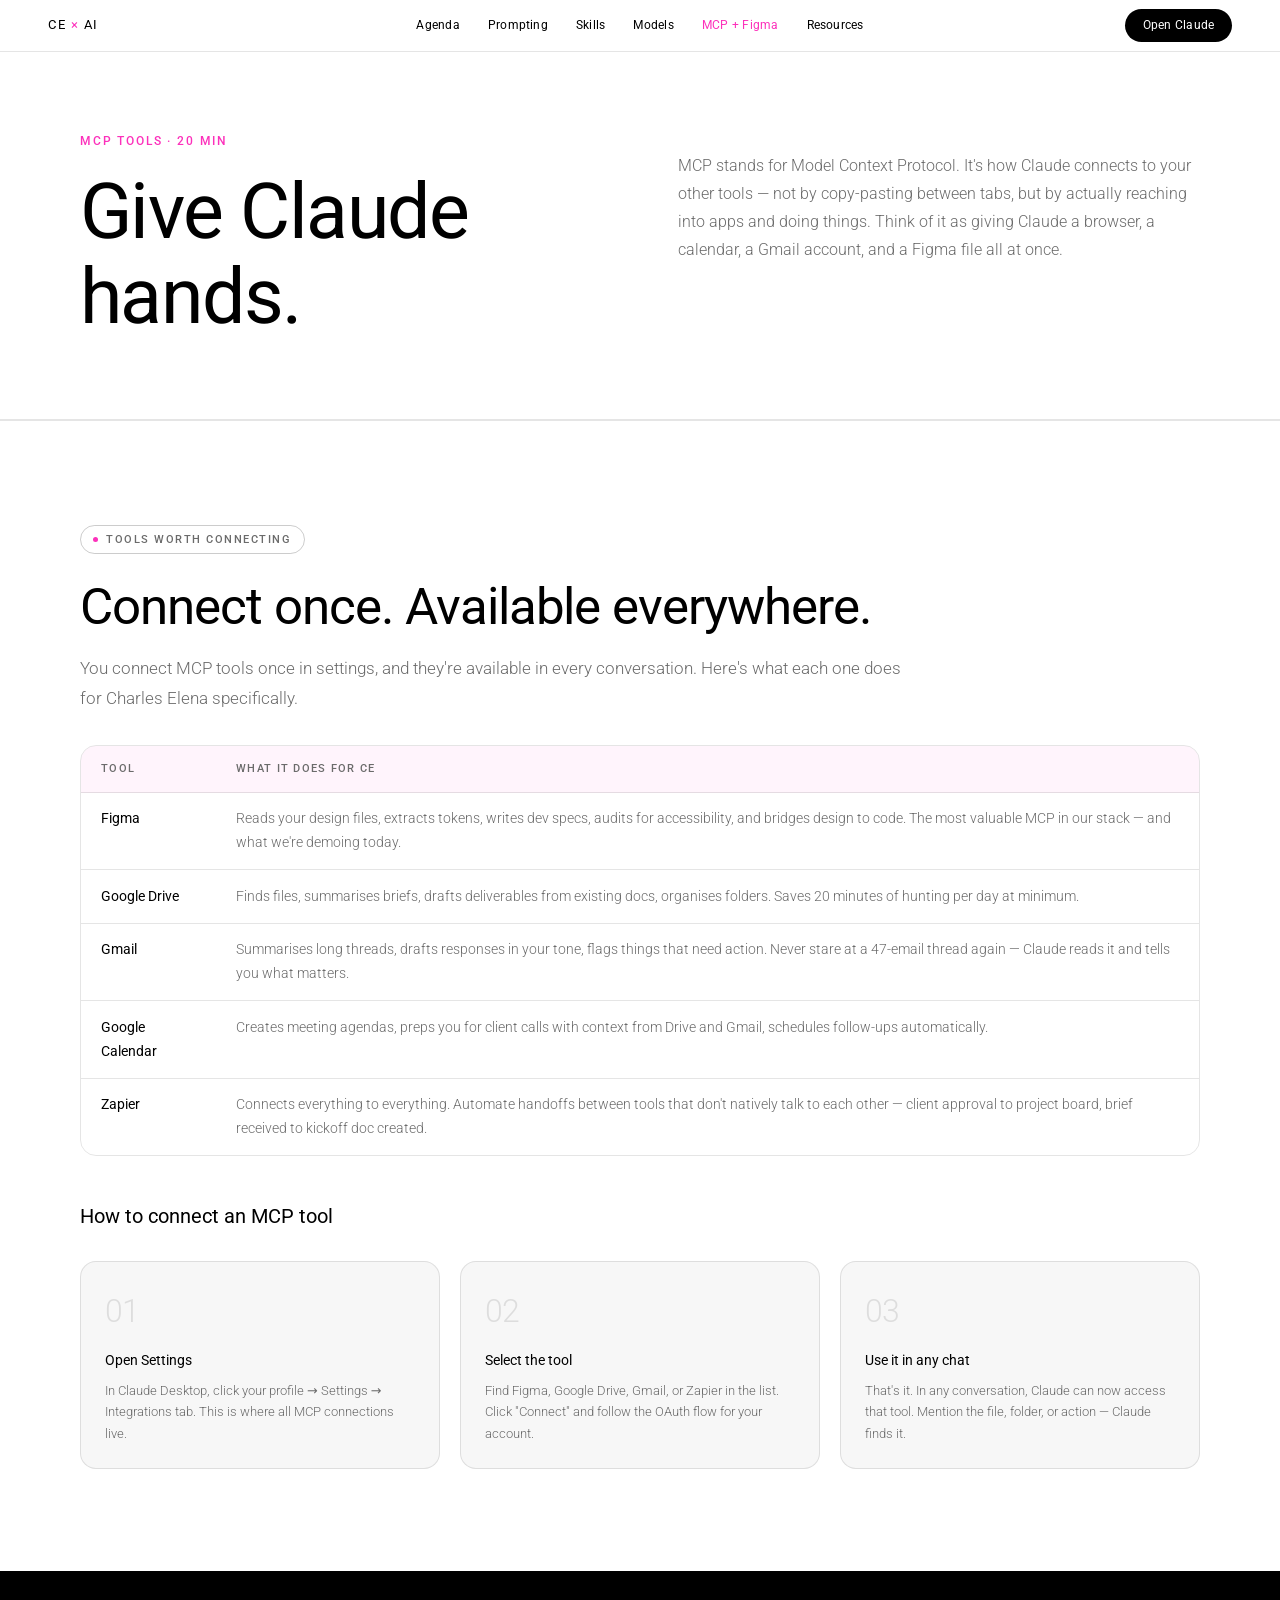
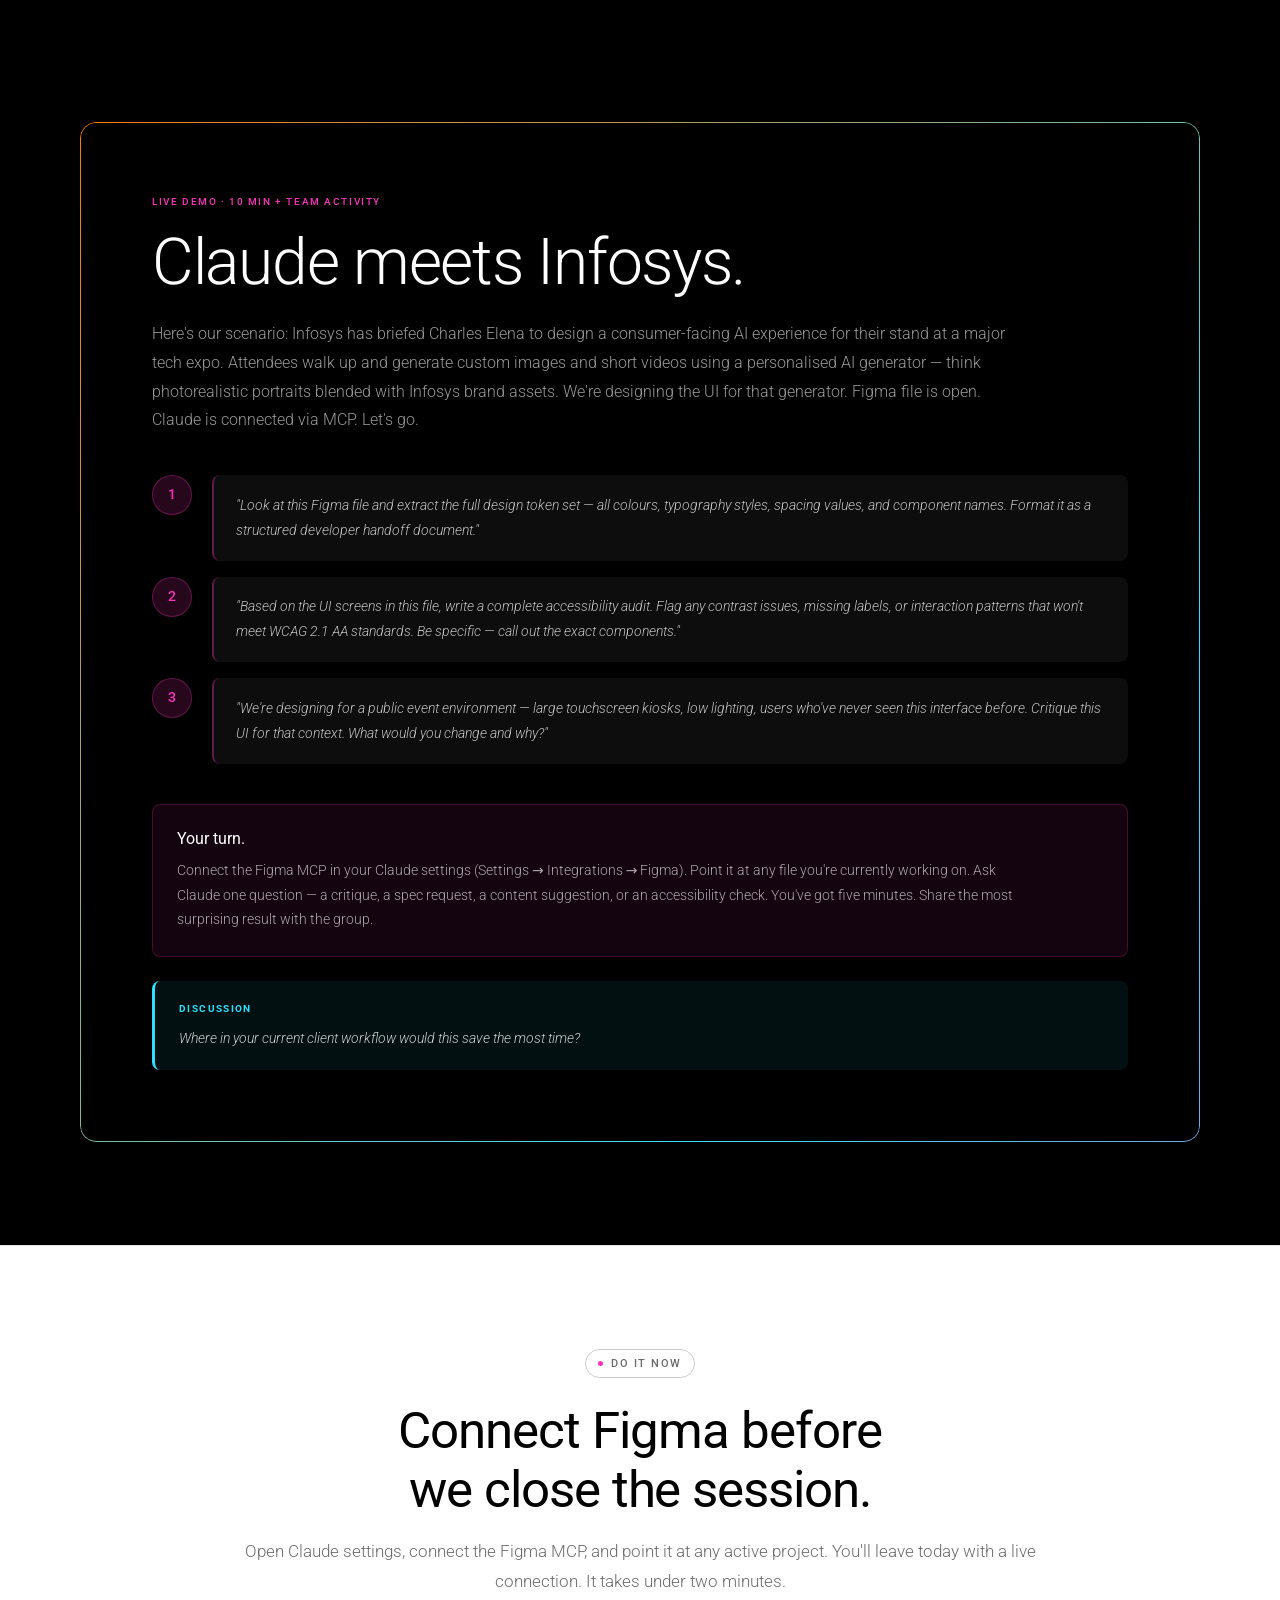
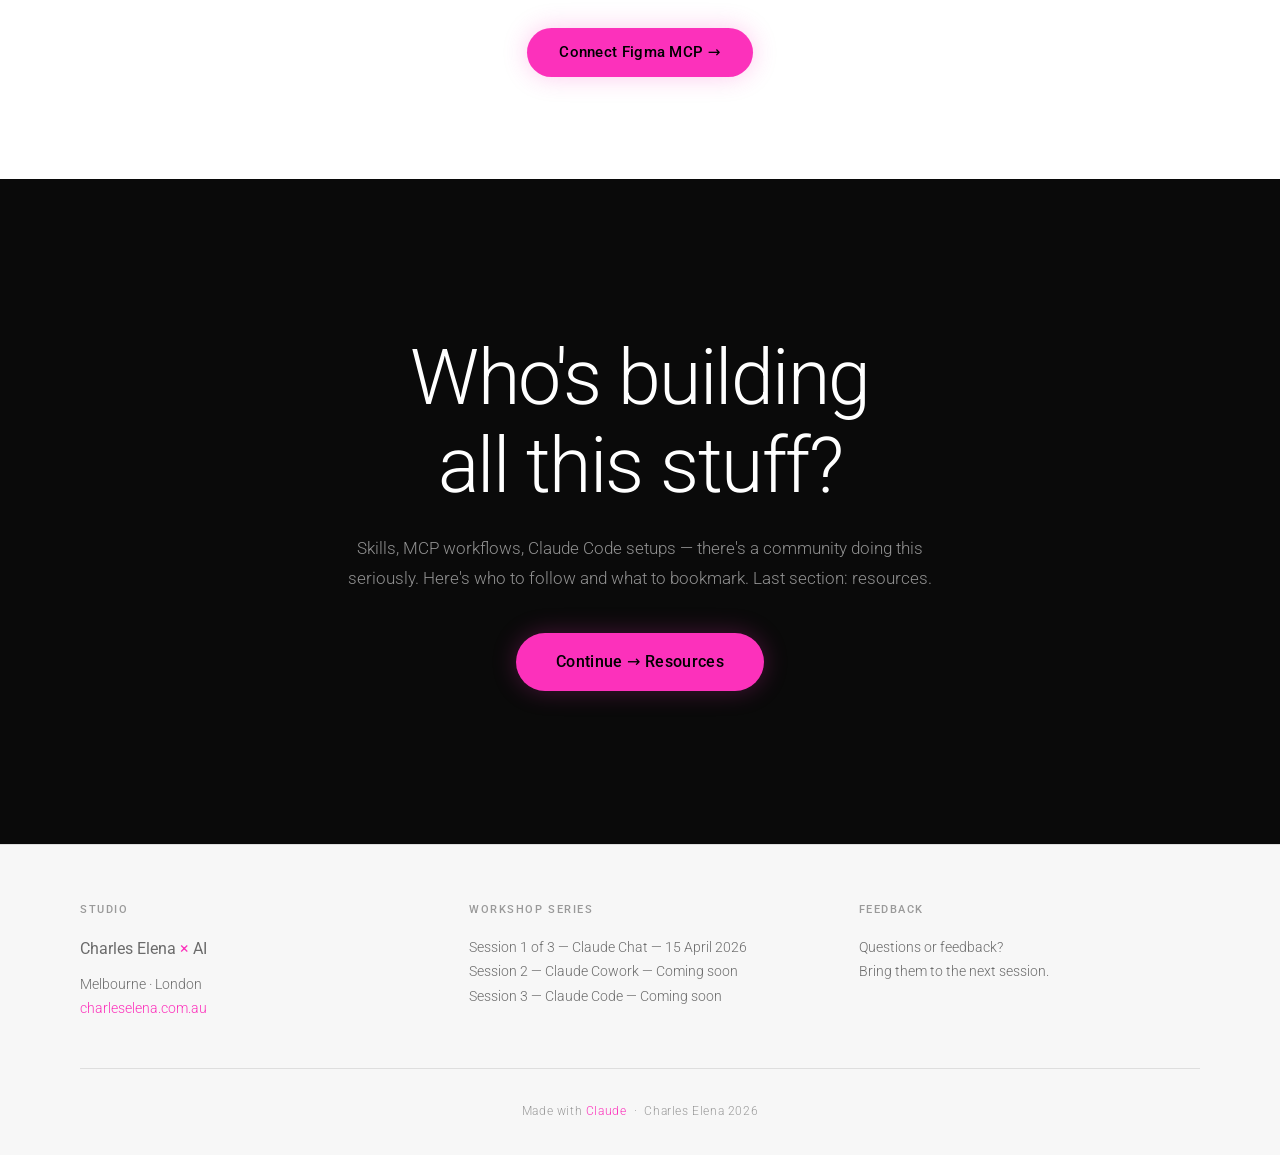
==== mcp.html @ b57c8a33 "Add files via upload" ====
<!DOCTYPE html>
<html lang="en">
<head>
  <meta charset="UTF-8">
  <meta name="viewport" content="width=device-width, initial-scale=1.0">
  <title>MCP Tools & Figma — CE × AI Workshop</title>
  <link rel="preconnect" href="https://fonts.googleapis.com">
  <link rel="preconnect" href="https://fonts.gstatic.com" crossorigin>
  <link href="https://fonts.googleapis.com/css2?family=Roboto:wght@300;400;500&display=swap" rel="stylesheet">
  <link rel="stylesheet" href="style.css">
  <style>
    .page-hero { padding: calc(var(--nav-h) + 5rem) 0 5rem; border-bottom: 1px solid var(--border); }
    .intro-grid { display: grid; grid-template-columns: 1fr 1fr; gap: clamp(2rem,6vw,5rem); align-items: start; }
    .intro-subhead { font-size: 1rem; font-weight: 300; color: var(--text-muted); margin-top: 1.25rem; line-height: 1.75; }

    /* ── Figma hero block ── */
    .figma-hero {
      background: #000;
      color: #fff;
      border-radius: var(--radius-lg);
      padding: clamp(2.5rem, 6vw, 4.5rem);
      margin-top: 3rem;
      position: relative;
      overflow: hidden;
    }
    .figma-hero::before {
      content: '';
      position: absolute;
      inset: 0;
      border-radius: var(--radius-lg);
      padding: 1px;
      background: linear-gradient(135deg, #ff7a00, #2de1fd, #fc31bb);
      background-size: 200% auto;
      animation: grad-move 5s linear infinite;
      -webkit-mask: linear-gradient(#fff 0 0) content-box, linear-gradient(#fff 0 0);
      -webkit-mask-composite: destination-out;
      mask-composite: exclude;
      pointer-events: none;
    }
    .figma-hero-label {
      font-size: 0.62rem;
      font-weight: 500;
      letter-spacing: 0.16em;
      text-transform: uppercase;
      color: var(--accent);
      margin-bottom: 1rem;
      display: block;
    }
    .figma-hero h2 {
      font-size: clamp(2rem, 5vw, 4rem);
      font-weight: 300;
      color: #fff;
      margin-bottom: 1.25rem;
      letter-spacing: -0.02em;
    }
    .figma-hero p {
      font-size: 1rem;
      font-weight: 300;
      color: rgba(255,255,255,0.6);
      max-width: 54rem;
      line-height: 1.8;
    }

    /* Demo prompts */
    .figma-prompts { display: flex; flex-direction: column; gap: 1rem; margin: 2.5rem 0; }
    .figma-prompt { display: grid; grid-template-columns: 2.5rem 1fr; gap: 1.25rem; align-items: start; }
    .prompt-n {
      width: 2.5rem; height: 2.5rem;
      border-radius: 50%;
      background: rgba(252,49,187,0.15);
      border: 1px solid rgba(252,49,187,0.3);
      color: #fc31bb;
      font-weight: 500;
      font-size: 0.85rem;
      display: flex;
      align-items: center;
      justify-content: center;
      flex-shrink: 0;
    }
    .prompt-text {
      background: rgba(255,255,255,0.05);
      border-radius: var(--radius);
      padding: 1.1rem 1.4rem;
      font-size: 0.9rem;
      font-weight: 300;
      color: rgba(255,255,255,0.75);
      line-height: 1.75;
      font-style: italic;
      border-left: 2px solid rgba(252,49,187,0.35);
    }

    /* Discussion */
    .discussion {
      margin-top: 1.5rem;
      padding: 1.25rem 1.5rem;
      background: rgba(45,225,253,0.07);
      border-radius: var(--radius);
      border-left: 3px solid #2de1fd;
    }
    .discussion strong {
      display: block;
      font-size: 0.62rem;
      text-transform: uppercase;
      letter-spacing: 0.14em;
      color: #2de1fd;
      margin-bottom: 0.5rem;
    }
    .discussion em { font-style: italic; font-size: 0.9rem; font-weight: 300; color: rgba(255,255,255,0.8); }

    /* Team activity inside figma block */
    .team-activity {
      margin-top: 2rem;
      background: rgba(252,49,187,0.08);
      border: 1px solid rgba(252,49,187,0.2);
      border-radius: var(--radius);
      padding: 1.5rem;
    }
    .team-activity h3 { font-size: 1rem; font-weight: 400; color: #fff; margin-bottom: 0.6rem; }
    .team-activity p { font-size: 0.875rem; font-weight: 300; color: rgba(255,255,255,0.65); line-height: 1.75; }

    /* Connect Figma callout */
    .connect-steps {
      display: grid;
      grid-template-columns: repeat(3, 1fr);
      gap: 1.25rem;
      margin-top: 2rem;
    }
    .connect-step {
      background: var(--surface);
      border: 1px solid var(--border);
      border-radius: var(--radius-lg);
      padding: 1.5rem;
    }
    .connect-step-num {
      font-size: 2rem;
      font-weight: 300;
      color: rgba(0,0,0,0.1);
      letter-spacing: -0.03em;
      margin-bottom: 0.75rem;
    }
    .connect-step h4 { font-size: 0.9rem; font-weight: 400; margin-bottom: 0.5rem; }
    .connect-step p { font-size: 0.8rem; font-weight: 300; color: var(--text-muted); line-height: 1.65; }

    @media (max-width: 900px) {
      .intro-grid { grid-template-columns: 1fr; }
      .connect-steps { grid-template-columns: 1fr; }
      .figma-prompt { grid-template-columns: 1fr; }
      .prompt-n { display: none; }
    }
  </style>
</head>
<body>

  <nav id="nav" aria-label="Site navigation">
    <a href="index.html" class="nav-logo">CE <em>×</em> AI</a>
    <button class="nav-burger" id="burger" aria-label="Toggle navigation" aria-expanded="false">
      <svg width="22" height="22" viewBox="0 0 22 22" fill="none" stroke="currentColor" stroke-width="2" stroke-linecap="round">
        <line x1="3" y1="6" x2="19" y2="6"/>
        <line x1="3" y1="11" x2="19" y2="11"/>
        <line x1="3" y1="16" x2="19" y2="16"/>
      </svg>
    </button>
    <ul class="nav-links" role="list">
      <li><a href="index.html">Agenda</a></li>
      <li><a href="prompting.html">Prompting</a></li>
      <li><a href="skills.html">Skills</a></li>
      <li><a href="models.html">Models</a></li>
      <li><a href="mcp.html" class="active">MCP + Figma</a></li>
      <li><a href="resources.html">Resources</a></li>
    </ul>
    <div class="nav-cta">
      <a href="https://claude.ai" target="_blank" rel="noopener noreferrer" class="btn btn-dark" style="padding:0.45rem 1.1rem;font-size:0.75rem;">Open Claude</a>
    </div>
  </nav>

  <main>

    <!-- PAGE HERO -->
    <section class="page-hero" aria-label="Section introduction">
      <div class="container">
        <div class="intro-grid">
          <div>
            <span class="eyebrow-accent reveal">MCP Tools · 20 min</span>
            <h1 class="reveal d1">Give Claude<br>hands.</h1>
          </div>
          <div class="reveal d2">
            <p class="intro-subhead">MCP stands for Model Context Protocol. It's how Claude connects to your other tools — not by copy-pasting between tabs, but by actually reaching into apps and doing things. Think of it as giving Claude a browser, a calendar, a Gmail account, and a Figma file all at once.</p>
          </div>
        </div>
      </div>
    </section>

    <!-- MCP TOOLS TABLE -->
    <section aria-label="MCP tools available">
      <div class="container">
        <span class="section-chip reveal">Tools Worth Connecting</span>
        <h2 class="reveal d1">Connect once. Available everywhere.</h2>
        <p class="section-intro reveal d2">You connect MCP tools once in settings, and they're available in every conversation. Here's what each one does for Charles Elena specifically.</p>

        <div class="tbl-wrap reveal">
          <table>
            <thead>
              <tr>
                <th>Tool</th>
                <th>What it does for CE</th>
              </tr>
            </thead>
            <tbody>
              <tr>
                <td>Figma</td>
                <td>Reads your design files, extracts tokens, writes dev specs, audits for accessibility, and bridges design to code. The most valuable MCP in our stack — and what we're demoing today.</td>
              </tr>
              <tr>
                <td>Google Drive</td>
                <td>Finds files, summarises briefs, drafts deliverables from existing docs, organises folders. Saves 20 minutes of hunting per day at minimum.</td>
              </tr>
              <tr>
                <td>Gmail</td>
                <td>Summarises long threads, drafts responses in your tone, flags things that need action. Never stare at a 47-email thread again — Claude reads it and tells you what matters.</td>
              </tr>
              <tr>
                <td>Google Calendar</td>
                <td>Creates meeting agendas, preps you for client calls with context from Drive and Gmail, schedules follow-ups automatically.</td>
              </tr>
              <tr>
                <td>Zapier</td>
                <td>Connects everything to everything. Automate handoffs between tools that don't natively talk to each other — client approval to project board, brief received to kickoff doc created.</td>
              </tr>
            </tbody>
          </table>
        </div>

        <!-- Connect steps -->
        <h3 class="reveal" style="margin-top:3rem;margin-bottom:0.25rem;font-size:1.25rem;font-weight:400;">How to connect an MCP tool</h3>
        <div class="connect-steps">
          <div class="connect-step reveal d1">
            <div class="connect-step-num">01</div>
            <h4>Open Settings</h4>
            <p>In Claude Desktop, click your profile → Settings → Integrations tab. This is where all MCP connections live.</p>
          </div>
          <div class="connect-step reveal d2">
            <div class="connect-step-num">02</div>
            <h4>Select the tool</h4>
            <p>Find Figma, Google Drive, Gmail, or Zapier in the list. Click "Connect" and follow the OAuth flow for your account.</p>
          </div>
          <div class="connect-step reveal d3">
            <div class="connect-step-num">03</div>
            <h4>Use it in any chat</h4>
            <p>That's it. In any conversation, Claude can now access that tool. Mention the file, folder, or action — Claude finds it.</p>
          </div>
        </div>
      </div>
    </section>

    <!-- FIGMA DEMO — FEATURED -->
    <section style="background:#000;" aria-label="Live Figma demo">
      <div class="container">
        <div class="figma-hero reveal">
          <span class="figma-hero-label">Live Demo · 10 min + Team Activity</span>
          <h2>Claude meets Infosys.</h2>
          <p>Here's our scenario: Infosys has briefed Charles Elena to design a consumer-facing AI experience for their stand at a major tech expo. Attendees walk up and generate custom images and short videos using a personalised AI generator — think photorealistic portraits blended with Infosys brand assets. We're designing the UI for that generator. Figma file is open. Claude is connected via MCP. Let's go.</p>

          <div class="figma-prompts">
            <div class="figma-prompt">
              <div class="prompt-n">1</div>
              <div class="prompt-text">"Look at this Figma file and extract the full design token set — all colours, typography styles, spacing values, and component names. Format it as a structured developer handoff document."</div>
            </div>
            <div class="figma-prompt">
              <div class="prompt-n">2</div>
              <div class="prompt-text">"Based on the UI screens in this file, write a complete accessibility audit. Flag any contrast issues, missing labels, or interaction patterns that won't meet WCAG 2.1 AA standards. Be specific — call out the exact components."</div>
            </div>
            <div class="figma-prompt">
              <div class="prompt-n">3</div>
              <div class="prompt-text">"We're designing for a public event environment — large touchscreen kiosks, low lighting, users who've never seen this interface before. Critique this UI for that context. What would you change and why?"</div>
            </div>
          </div>

          <div class="team-activity">
            <h3>Your turn.</h3>
            <p>Connect the Figma MCP in your Claude settings (Settings → Integrations → Figma). Point it at any file you're currently working on. Ask Claude one question — a critique, a spec request, a content suggestion, or an accessibility check. You've got five minutes. Share the most surprising result with the group.</p>
          </div>

          <div class="discussion">
            <strong>Discussion</strong>
            <em>Where in your current client workflow would this save the most time?</em>
          </div>
        </div>
      </div>
    </section>

    <!-- CONNECT FIGMA CTA -->
    <section aria-label="Connect Figma now">
      <div class="container" style="text-align:center;">
        <span class="section-chip reveal" style="margin:0 auto 1.5rem;">Do it now</span>
        <h2 class="reveal d1">Connect Figma before<br>we close the session.</h2>
        <p class="section-intro reveal d2" style="margin:1rem auto 2rem;">Open Claude settings, connect the Figma MCP, and point it at any active project. You'll leave today with a live connection. It takes under two minutes.</p>
        <a href="https://claude.ai/settings/integrations" target="_blank" rel="noopener noreferrer" class="btn btn-accent reveal" style="font-size:0.95rem;">Connect Figma MCP →</a>
      </div>
    </section>

    <!-- END CTA -->
    <section class="end-cta" aria-label="Continue to resources">
      <div class="container">
        <h2>Who's building<br>all this stuff?</h2>
        <p>Skills, MCP workflows, Claude Code setups — there's a community doing this seriously. Here's who to follow and what to bookmark. Last section: resources.</p>
        <a href="resources.html" class="btn btn-accent" style="font-size:1rem;padding:1rem 2.5rem;">Continue → Resources</a>
      </div>
    </section>

  </main>

  <footer>
    <div class="container">
      <div class="footer-grid">
        <div>
          <span class="footer-lbl">Studio</span>
          <p class="footer-wordmark">Charles Elena <em>×</em> AI</p>
          <p>Melbourne · London<br><a href="https://www.charleselena.com.au" target="_blank" rel="noopener noreferrer">charleselena.com.au</a></p>
        </div>
        <div>
          <span class="footer-lbl">Workshop Series</span>
          <p>Session 1 of 3 — Claude Chat — 15 April 2026</p>
          <p>Session 2 — Claude Cowork — Coming soon</p>
          <p>Session 3 — Claude Code — Coming soon</p>
        </div>
        <div>
          <span class="footer-lbl">Feedback</span>
          <p>Questions or feedback?<br>Bring them to the next session.</p>
        </div>
      </div>
      <p class="footer-bottom">Made with <em>Claude</em> &nbsp;·&nbsp; Charles Elena 2026</p>
    </div>
  </footer>

  <script>
    const nav = document.getElementById('nav');
    const burger = document.getElementById('burger');
    burger.addEventListener('click', () => { const open = nav.classList.toggle('open'); burger.setAttribute('aria-expanded', open); });
    nav.querySelectorAll('.nav-links a').forEach(a => a.addEventListener('click', () => { nav.classList.remove('open'); burger.setAttribute('aria-expanded', 'false'); }));
    const obs = new IntersectionObserver(entries => { entries.forEach(e => { if (e.isIntersecting) { e.target.classList.add('in'); obs.unobserve(e.target); } }); }, { threshold: 0.1, rootMargin: '0px 0px -40px 0px' });
    document.querySelectorAll('.reveal').forEach(el => obs.observe(el));
  </script>

</body>
</html>
---- style.css ----
/* ── Google Fonts ── */
@import url('https://fonts.googleapis.com/css2?family=Roboto:wght@300;400;500&display=swap');

/* ── Tokens ── */
:root {
  --bg: #fff;
  --surface: #f7f7f7;
  --surface-dark: #0a0a0a;
  --text: #000;
  --text-mid: #2a2a2a;
  --text-muted: #6b6b6b;
  --text-dim: #9a9a9a;
  --accent: #fc31bb;
  --accent-dim: rgba(252,49,187,0.08);
  --gradient: linear-gradient(90deg, #ff7a00, #2de1fd, #fc31bb);
  --border: rgba(0,0,0,0.1);
  --border-strong: rgba(0,0,0,0.2);
  --font: 'Roboto', system-ui, sans-serif;
  --radius: 0.5rem;
  --radius-lg: 1rem;
  --radius-pill: 100px;
  --ease: cubic-bezier(0.22, 1, 0.36, 1);
  --transition: 0.6s cubic-bezier(0.22, 1, 0.36, 1);
  --section-pad: clamp(4rem, 8vw, 7rem);
  --max-w: 76rem;
  --nav-h: 52px;
}

/* ── Reset ── */
*, *::before, *::after { box-sizing: border-box; margin: 0; padding: 0; }
html { scroll-behavior: smooth; }
body {
  font-family: var(--font);
  background: var(--bg);
  color: var(--text);
  font-size: 1rem;
  line-height: 1.6;
  -webkit-font-smoothing: antialiased;
  overflow-x: hidden;
}
img { max-width: 100%; display: block; }
a { color: inherit; }

/* ── Typography ── */
h1 {
  font-size: clamp(2.5rem, 6vw, 5rem);
  font-weight: 400;
  line-height: 1.1;
  letter-spacing: -0.02em;
}
h2 {
  font-size: clamp(2rem, 4vw, 3.25rem);
  font-weight: 400;
  line-height: 1.15;
  letter-spacing: -0.02em;
}
h3 {
  font-size: clamp(1rem, 2vw, 1.4rem);
  font-weight: 400;
  line-height: 1.25;
}

.eyebrow {
  display: block;
  font-size: 0.72rem;
  font-weight: 400;
  letter-spacing: 0.16em;
  text-transform: uppercase;
  color: var(--text-muted);
  margin-bottom: 1.25rem;
}

.eyebrow-accent {
  display: block;
  font-size: 0.72rem;
  font-weight: 500;
  letter-spacing: 0.16em;
  text-transform: uppercase;
  color: var(--accent);
  margin-bottom: 1.25rem;
}

.gradient-text {
  background: var(--gradient);
  background-size: 200% auto;
  -webkit-background-clip: text;
  -webkit-text-fill-color: transparent;
  background-clip: text;
  animation: grad-move 8s linear infinite;
}

@keyframes grad-move {
  from { background-position: 0% center; }
  to   { background-position: 200% center; }
}

/* ── Layout ── */
.container {
  max-width: var(--max-w);
  margin: 0 auto;
  padding: 0 clamp(1.25rem, 4vw, 3rem);
}

section { padding: var(--section-pad) 0; }
section + section { border-top: 1px solid var(--border); }

.section-intro {
  font-size: 1.05rem;
  font-weight: 300;
  color: var(--text-muted);
  line-height: 1.8;
  max-width: 52rem;
  margin-top: 1rem;
}

/* ── Scroll reveal ── */
.reveal {
  opacity: 0;
  transform: translateY(24px);
  transition: opacity var(--transition), transform var(--transition);
}
.reveal.in { opacity: 1; transform: translateY(0); }
.d1 { transition-delay: 0.08s; }
.d2 { transition-delay: 0.16s; }
.d3 { transition-delay: 0.24s; }
.d4 { transition-delay: 0.32s; }
.d5 { transition-delay: 0.40s; }

/* ── Reveal from left (for agenda steps) ── */
.reveal-left {
  opacity: 0;
  transform: translateX(-50px);
  transition: opacity 0.7s var(--ease), transform 0.7s var(--ease);
}
.reveal-left.in { opacity: 1; transform: translateX(0); }

/* ══════════════════════════════════════
   NAV
══════════════════════════════════════ */
#nav {
  position: fixed;
  top: 0; left: 0; right: 0;
  z-index: 100;
  height: var(--nav-h);
  display: flex;
  align-items: center;
  justify-content: space-between;
  padding: 0 clamp(1.25rem, 4vw, 3rem);
  background: rgba(255,255,255,0.88);
  backdrop-filter: blur(50px);
  -webkit-backdrop-filter: blur(50px);
  border-bottom: 1px solid var(--border);
}

.nav-logo {
  font-size: 0.8rem;
  font-weight: 400;
  letter-spacing: 0.12em;
  text-transform: uppercase;
  text-decoration: none;
  color: var(--text);
  white-space: nowrap;
}
.nav-logo em { color: var(--accent); font-style: normal; }

.nav-links {
  display: flex;
  align-items: center;
  gap: 0;
  list-style: none;
  position: absolute;
  left: 50%;
  transform: translateX(-50%);
}
.nav-links a {
  display: block;
  padding: 0.35rem 0.875rem;
  font-size: 0.75rem;
  font-weight: 400;
  color: var(--text);
  text-decoration: none;
  letter-spacing: 0.02em;
  transition: color 0.2s;
}
.nav-links a:hover { color: var(--accent); }
.nav-links a.active { color: var(--accent); }

.nav-cta {
  display: flex;
  align-items: center;
  gap: 0.5rem;
}

.nav-burger {
  display: none;
  background: none;
  border: none;
  cursor: pointer;
  color: var(--text);
  padding: 0.25rem;
}

/* ══════════════════════════════════════
   BUTTONS
══════════════════════════════════════ */
.btn {
  display: inline-flex;
  align-items: center;
  gap: 0.5rem;
  padding: 0.75rem 2rem;
  border-radius: var(--radius-pill);
  font-family: var(--font);
  font-weight: 400;
  font-size: 0.875rem;
  letter-spacing: 0.02em;
  cursor: pointer;
  text-decoration: none;
  border: none;
  transition: transform 0.3s var(--ease), box-shadow 0.3s var(--ease), background 0.25s;
  white-space: nowrap;
}
.btn:hover { transform: translateY(-2px); }

.btn-dark {
  background: #000;
  color: #fff;
}
.btn-dark:hover { background: #222; }

.btn-accent {
  background: var(--accent);
  color: #000;
  box-shadow: 0 0 24px rgba(252,49,187,0.25);
  font-weight: 500;
}
.btn-accent:hover { box-shadow: 0 0 40px rgba(252,49,187,0.45); }

.btn-outline {
  background: transparent;
  color: var(--text);
  border: 1px solid var(--border-strong);
}
.btn-outline:hover { border-color: #000; }

.btn-outline-white {
  background: transparent;
  color: #fff;
  border: 1px solid rgba(255,255,255,0.4);
}
.btn-outline-white:hover { border-color: #fff; }

.btn-text {
  background: transparent;
  color: var(--text);
  padding: 0;
  border-radius: 0;
  text-decoration: underline;
  text-decoration-color: var(--border-strong);
  text-underline-offset: 3px;
  font-size: 1rem;
}
.btn-text:hover { transform: none; text-decoration-color: #000; }

/* ══════════════════════════════════════
   BADGES
══════════════════════════════════════ */
.badge {
  display: inline-flex;
  align-items: center;
  padding: 0.28rem 0.75rem;
  border-radius: var(--radius-pill);
  font-size: 0.65rem;
  font-weight: 500;
  letter-spacing: 0.08em;
  text-transform: uppercase;
}
.badge-here { background: var(--accent); color: #000; }
.badge-soon { background: rgba(0,0,0,0.07); color: var(--text-muted); }
.badge-dur {
  background: rgba(252,49,187,0.1);
  color: var(--accent);
  font-weight: 500;
}

/* ══════════════════════════════════════
   SECTION LABEL CHIP
══════════════════════════════════════ */
.section-chip {
  display: inline-flex;
  align-items: center;
  gap: 0.5rem;
  font-size: 0.68rem;
  font-weight: 500;
  letter-spacing: 0.14em;
  text-transform: uppercase;
  color: var(--text-muted);
  border: 1px solid var(--border-strong);
  padding: 0.3rem 0.75rem;
  border-radius: var(--radius-pill);
  margin-bottom: 1.5rem;
}
.section-chip::before {
  content: '';
  width: 5px; height: 5px;
  border-radius: 50%;
  background: var(--accent);
}

/* ══════════════════════════════════════
   CALLOUTS
══════════════════════════════════════ */
.callout {
  border-radius: var(--radius-lg);
  padding: 1.75rem 2rem;
  margin-top: 1.75rem;
  position: relative;
  overflow: hidden;
}
.callout-lbl {
  font-size: 0.62rem;
  font-weight: 500;
  letter-spacing: 0.15em;
  text-transform: uppercase;
  color: var(--accent);
  margin-bottom: 0.6rem;
  display: block;
}
.callout-title { font-size: 1.05rem; font-weight: 400; margin-bottom: 0.6rem; }
.callout-body { font-size: 0.9rem; font-weight: 300; color: var(--text-muted); line-height: 1.8; }
.callout-body em { color: var(--text); font-style: italic; }

.callout-plan {
  background: var(--surface);
  border-left: 3px solid var(--accent);
}
.callout-activity {
  background: rgba(252,49,187,0.04);
  border: 1px solid rgba(252,49,187,0.15);
}
.callout-activity::before {
  content: '';
  position: absolute;
  top: 0; left: 0; right: 0;
  height: 2px;
  background: var(--gradient);
}
.callout-demo {
  background: var(--surface);
  border: 1px solid var(--border-strong);
}

/* ══════════════════════════════════════
   TABLES
══════════════════════════════════════ */
.tbl-wrap {
  overflow-x: auto;
  border-radius: var(--radius-lg);
  border: 1px solid var(--border);
  margin-top: 2rem;
}
table { width: 100%; border-collapse: collapse; font-size: 0.875rem; }
thead tr { background: rgba(252,49,187,0.05); }
th {
  padding: 0.9rem 1.25rem;
  text-align: left;
  font-size: 0.67rem;
  font-weight: 500;
  letter-spacing: 0.12em;
  text-transform: uppercase;
  color: var(--text-muted);
  white-space: nowrap;
}
td {
  padding: 0.9rem 1.25rem;
  vertical-align: top;
  color: var(--text-muted);
  border-top: 1px solid var(--border);
  line-height: 1.7;
  font-weight: 300;
}
td:first-child { font-weight: 400; color: var(--text); }
tbody tr:hover td { background: var(--surface); }
td a { color: var(--accent); text-decoration: none; }
td a:hover { text-decoration: underline; }
td code {
  font-family: 'SF Mono', 'Fira Code', monospace;
  font-size: 0.78rem;
  background: rgba(0,0,0,0.05);
  padding: 0.1em 0.4em;
  border-radius: 0.25rem;
  color: var(--text-muted);
}

/* ══════════════════════════════════════
   TIPS LIST
══════════════════════════════════════ */
.tips { list-style: none; display: flex; flex-direction: column; gap: 1.25rem; margin-top: 2rem; }
.tips li {
  display: grid;
  grid-template-columns: 2rem 1fr;
  gap: 1rem;
  align-items: start;
}
.tip-n {
  width: 2rem; height: 2rem;
  border-radius: 50%;
  background: rgba(252,49,187,0.08);
  color: var(--accent);
  font-weight: 500;
  font-size: 0.78rem;
  display: flex;
  align-items: center;
  justify-content: center;
  flex-shrink: 0;
}
.tip-n + div strong { display: block; font-size: 0.95rem; font-weight: 400; margin-bottom: 0.2rem; }
.tip-n + div span { font-size: 0.875rem; font-weight: 300; color: var(--text-muted); line-height: 1.65; }

/* ══════════════════════════════════════
   PULL QUOTE
══════════════════════════════════════ */
.pull-quote {
  font-size: clamp(1.3rem, 2.5vw, 2rem);
  font-weight: 300;
  line-height: 1.4;
  text-align: center;
  max-width: 44rem;
  margin: 3.5rem auto 0;
  padding: 0 1rem;
  color: var(--text-muted);
  font-style: italic;
}
.pull-quote em {
  font-style: normal;
  color: var(--text);
  font-weight: 400;
}

/* ══════════════════════════════════════
   INSTALL / CODE BOX
══════════════════════════════════════ */
.install-box {
  background: var(--surface);
  border: 1px solid var(--border);
  border-radius: var(--radius-lg);
  padding: 1.75rem 2rem;
  margin-top: 2rem;
}
.install-box h3 { font-size: 1rem; font-weight: 400; margin-bottom: 0.6rem; }
.install-box p { font-size: 0.875rem; font-weight: 300; color: var(--text-muted); margin-bottom: 1rem; }
.code-block {
  background: #0a0a0a;
  border-radius: var(--radius);
  padding: 0.875rem 1.25rem;
  font-family: 'SF Mono', 'Fira Code', monospace;
  font-size: 0.875rem;
  color: #fc31bb;
  overflow-x: auto;
}

/* ══════════════════════════════════════
   PAGE HERO BANNER (content pages)
══════════════════════════════════════ */
.page-hero {
  padding: calc(var(--nav-h) + 4rem) 0 4rem;
  border-bottom: 1px solid var(--border);
}

/* ══════════════════════════════════════
   END CTA BLOCK
══════════════════════════════════════ */
.end-cta {
  background: var(--surface-dark);
  color: #fff;
  padding: clamp(5rem, 12vw, 10rem) 0;
  text-align: center;
}
.end-cta h2 {
  font-size: clamp(2.5rem, 6vw, 5rem);
  font-weight: 300;
  color: #fff;
  margin-bottom: 1.5rem;
}
.end-cta p {
  font-size: 1.05rem;
  font-weight: 300;
  color: rgba(255,255,255,0.55);
  max-width: 40rem;
  margin: 0 auto 2.5rem;
  line-height: 1.75;
}
.end-cta-accent {
  background: none;
  padding-top: clamp(4rem, 10vw, 8rem);
  padding-bottom: clamp(4rem, 10vw, 8rem);
}

/* ══════════════════════════════════════
   FOOTER
══════════════════════════════════════ */
footer {
  background: var(--surface);
  border-top: 1px solid var(--border);
  padding: 3.5rem 0 2rem;
}
.footer-grid {
  display: grid;
  grid-template-columns: repeat(3, 1fr);
  gap: 3rem;
  padding-bottom: 3rem;
  border-bottom: 1px solid var(--border);
}
.footer-lbl {
  font-size: 0.68rem;
  font-weight: 500;
  letter-spacing: 0.14em;
  text-transform: uppercase;
  color: var(--text-dim);
  margin-bottom: 1rem;
  display: block;
}
.footer-wordmark { font-size: 1rem; font-weight: 400; margin-bottom: 0.5rem; }
.footer-wordmark em { color: var(--accent); font-style: normal; }
footer p { font-size: 0.85rem; font-weight: 300; color: var(--text-muted); line-height: 1.8; }
footer a { color: var(--accent); text-decoration: none; }
footer a:hover { text-decoration: underline; }
.footer-bottom {
  padding-top: 2rem;
  text-align: center;
  font-size: 0.75rem;
  font-weight: 300;
  color: var(--text-dim);
  letter-spacing: 0.05em;
}
.footer-bottom em { color: var(--accent); font-style: normal; }

/* ══════════════════════════════════════
   RESPONSIVE
══════════════════════════════════════ */
@media (max-width: 900px) {
  .nav-links { display: none; position: unset; transform: none; }
  .nav-burger { display: block; }
  .footer-grid { grid-template-columns: 1fr; gap: 2rem; }

  #nav.open .nav-links {
    display: flex;
    flex-direction: column;
    position: fixed;
    top: var(--nav-h); left: 0; right: 0;
    background: rgba(255,255,255,0.97);
    border-bottom: 1px solid var(--border);
    padding: 1rem;
    gap: 0;
    backdrop-filter: blur(20px);
  }
  #nav.open .nav-links a { padding: 0.75rem 1rem; font-size: 0.875rem; }
}

@media (max-width: 640px) {
  .tips li { grid-template-columns: 1fr; }
  .tip-n { display: none; }
}
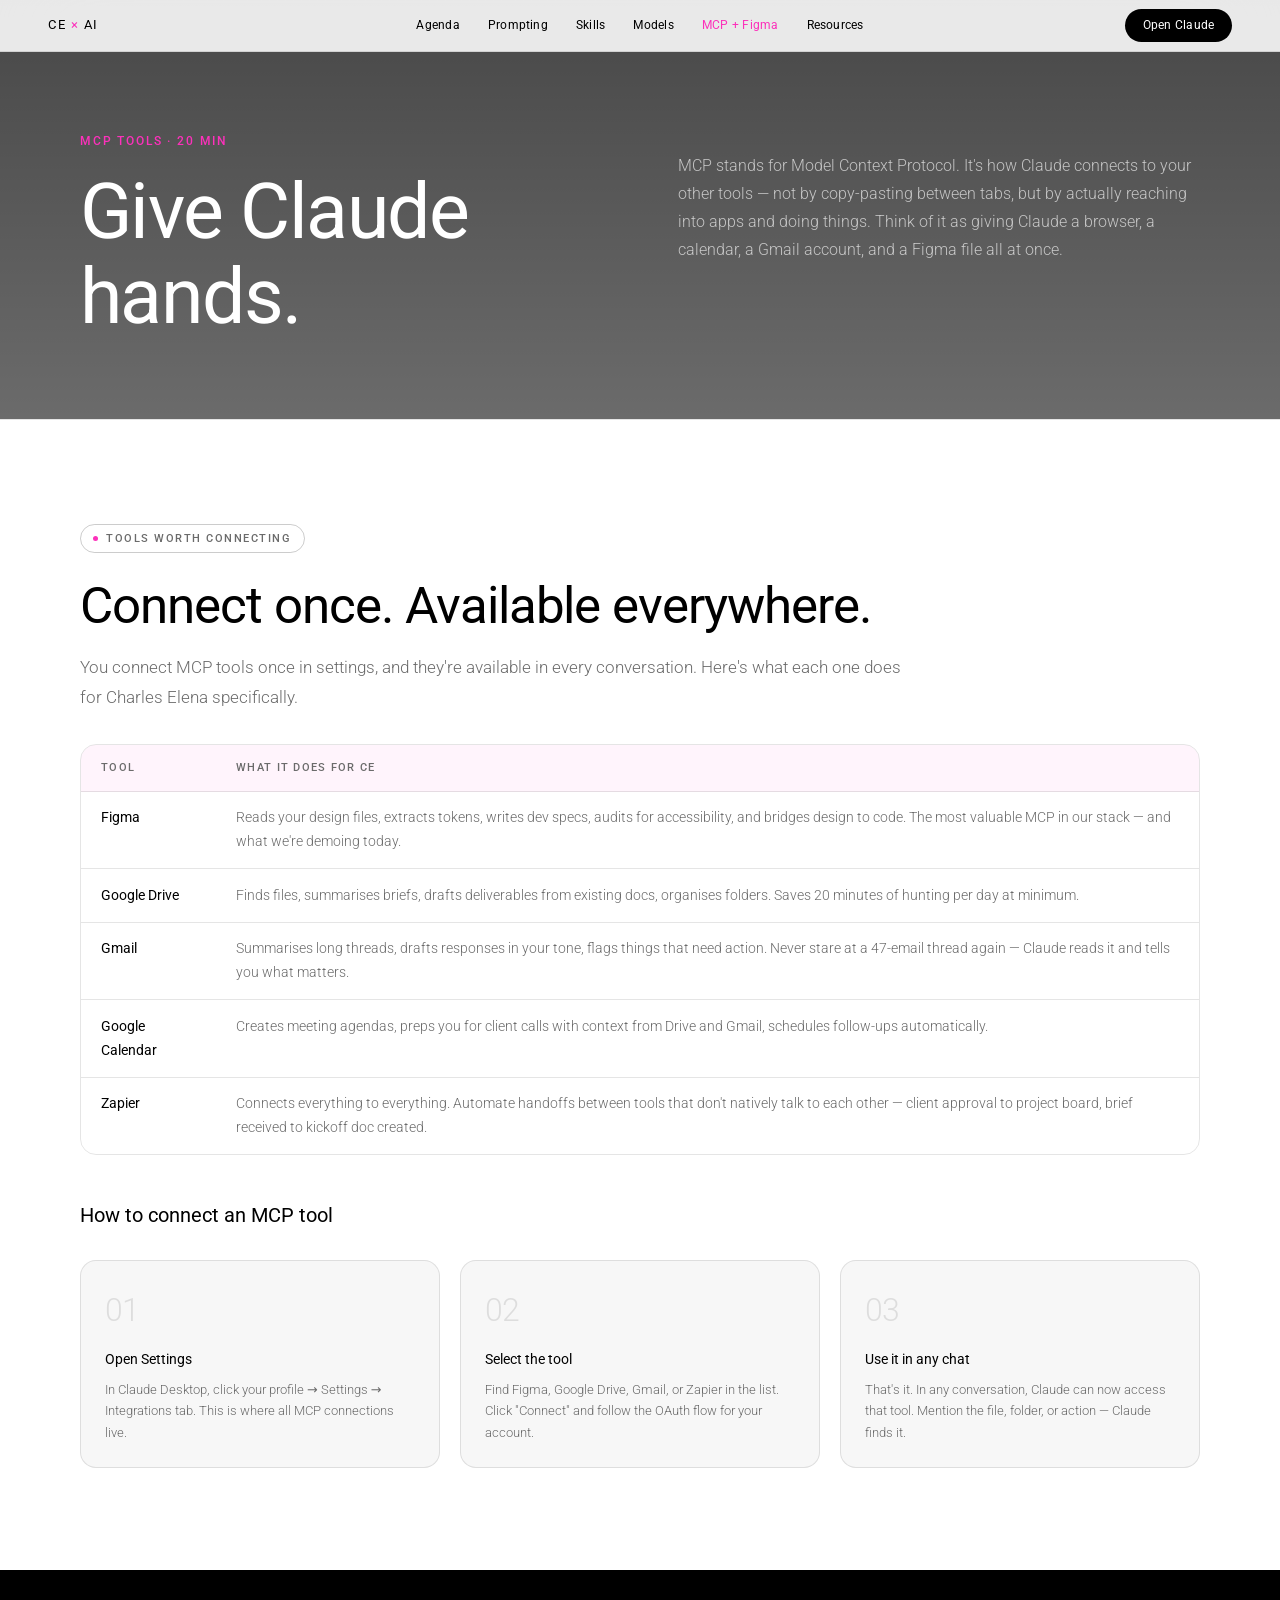
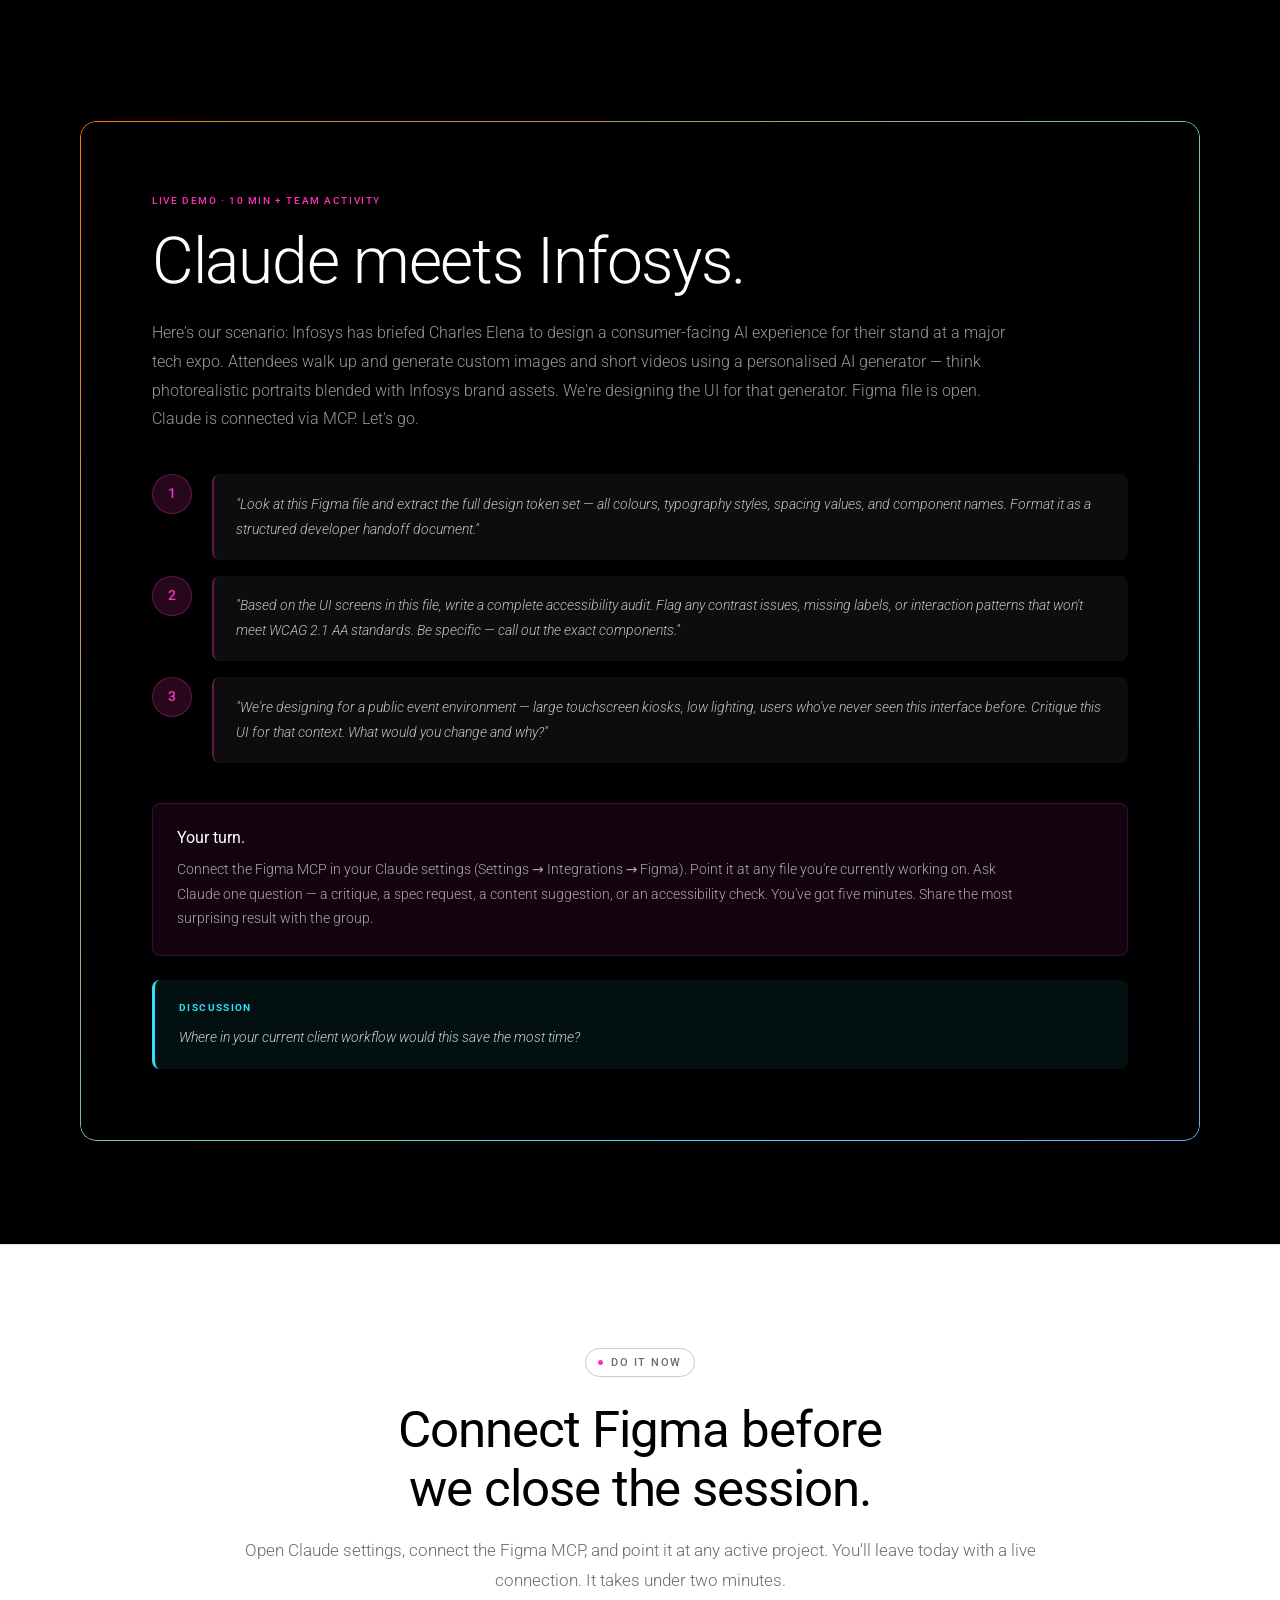
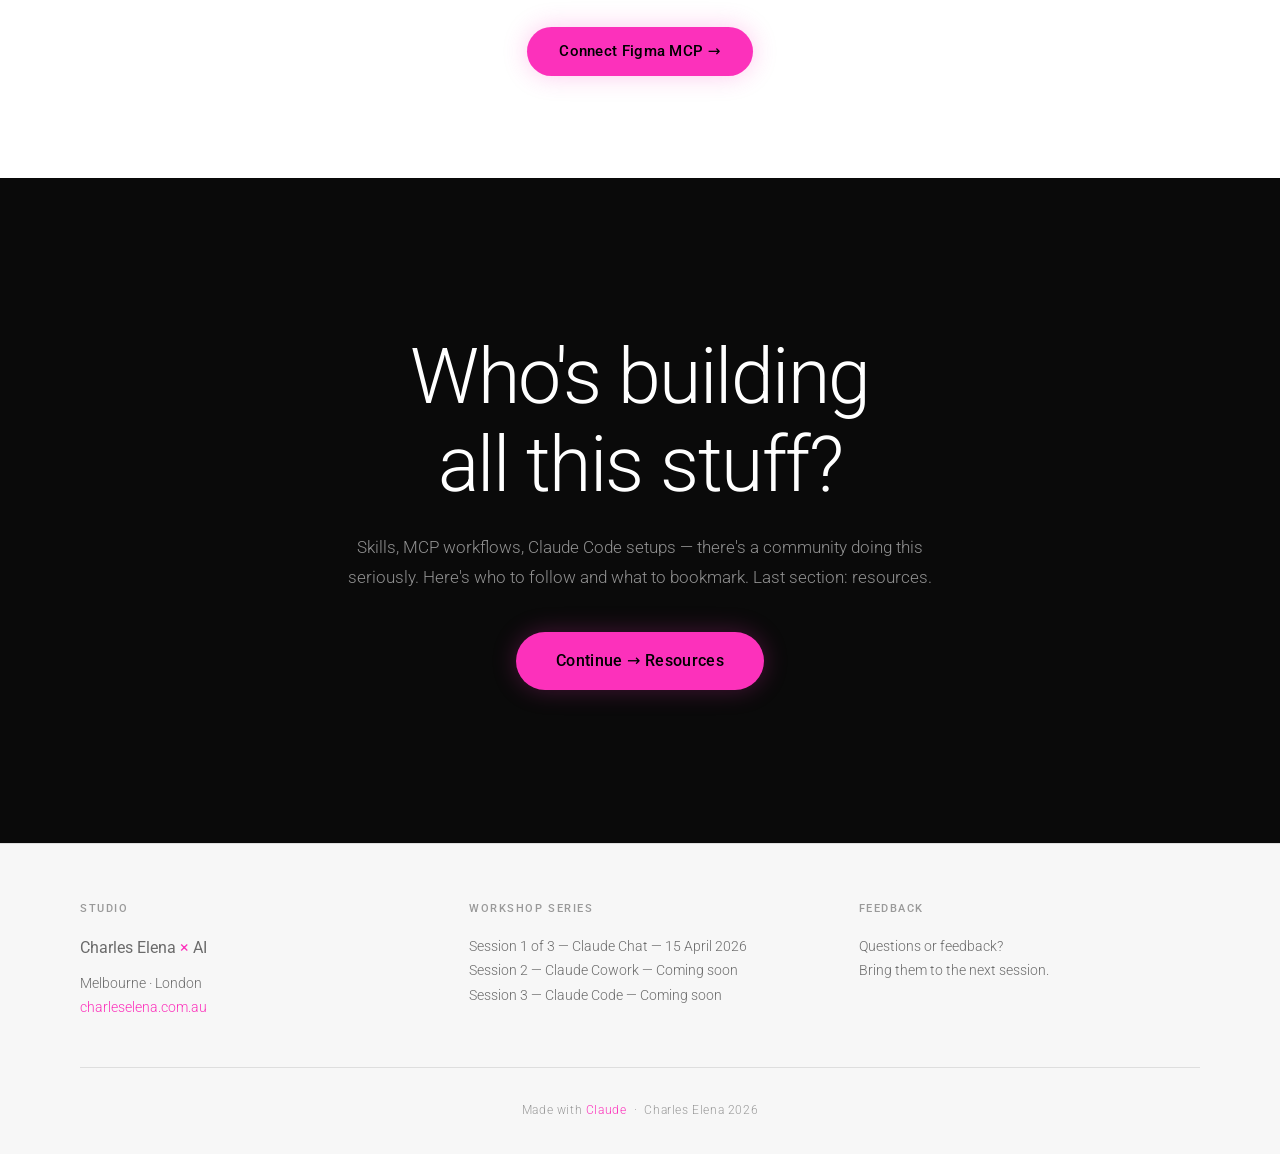
==== commit 790c3092: "Add files via upload" ====
--- a/mcp.html
+++ b/mcp.html
@@ -2,6 +2,7 @@
 <html lang="en">
 <head>
   <meta charset="UTF-8">
+  <link rel="icon" href="favicon.svg" type="image/svg+xml">
   <meta name="viewport" content="width=device-width, initial-scale=1.0">
   <title>MCP Tools & Figma — CE × AI Workshop</title>
   <link rel="preconnect" href="https://fonts.googleapis.com">
@@ -9,7 +10,7 @@
   <link href="https://fonts.googleapis.com/css2?family=Roboto:wght@300;400;500&display=swap" rel="stylesheet">
   <link rel="stylesheet" href="style.css">
   <style>
-    .page-hero { padding: calc(var(--nav-h) + 5rem) 0 5rem; border-bottom: 1px solid var(--border); }
+    .page-hero { padding: calc(var(--nav-h) + 5rem) 0 5rem; }
     .intro-grid { display: grid; grid-template-columns: 1fr 1fr; gap: clamp(2rem,6vw,5rem); align-items: start; }
     .intro-subhead { font-size: 1rem; font-weight: 300; color: var(--text-muted); margin-top: 1.25rem; line-height: 1.75; }
 
@@ -176,7 +177,11 @@
   <main>
 
     <!-- PAGE HERO -->
-    <section class="page-hero" aria-label="Section introduction">
+    <section class="page-hero page-hero-dark" aria-label="Section introduction">
+      <video class="page-hero-video" autoplay muted loop playsinline aria-hidden="true">
+        <source src="Videos/408272_Changing_Particles_Animated_3d_By_Finn_Moeller_Artlist_HD.mp4" type="video/mp4">
+      </video>
+      <div class="page-hero-overlay" aria-hidden="true"></div>
       <div class="container">
         <div class="intro-grid">
           <div>
--- a/style.css
+++ b/style.css
@@ -466,6 +466,32 @@
   border-bottom: 1px solid var(--border);
 }
 
+/* Dark video variant */
+.page-hero-dark {
+  position: relative;
+  overflow: hidden;
+  border-bottom: none;
+}
+.page-hero-video {
+  position: absolute;
+  inset: 0;
+  width: 100%;
+  height: 100%;
+  object-fit: cover;
+  object-position: center;
+  z-index: 0;
+}
+.page-hero-overlay {
+  position: absolute;
+  inset: 0;
+  background: linear-gradient(to bottom, rgba(0,0,0,0.72) 0%, rgba(0,0,0,0.58) 100%);
+  z-index: 1;
+}
+.page-hero-dark .container { position: relative; z-index: 2; }
+.page-hero-dark h1 { color: #fff; }
+.page-hero-dark .intro-subhead { color: rgba(255,255,255,0.65); font-weight: 300; }
+.page-hero-dark .eyebrow-accent { color: var(--accent); }
+
 /* ══════════════════════════════════════
    END CTA BLOCK
 ══════════════════════════════════════ */
